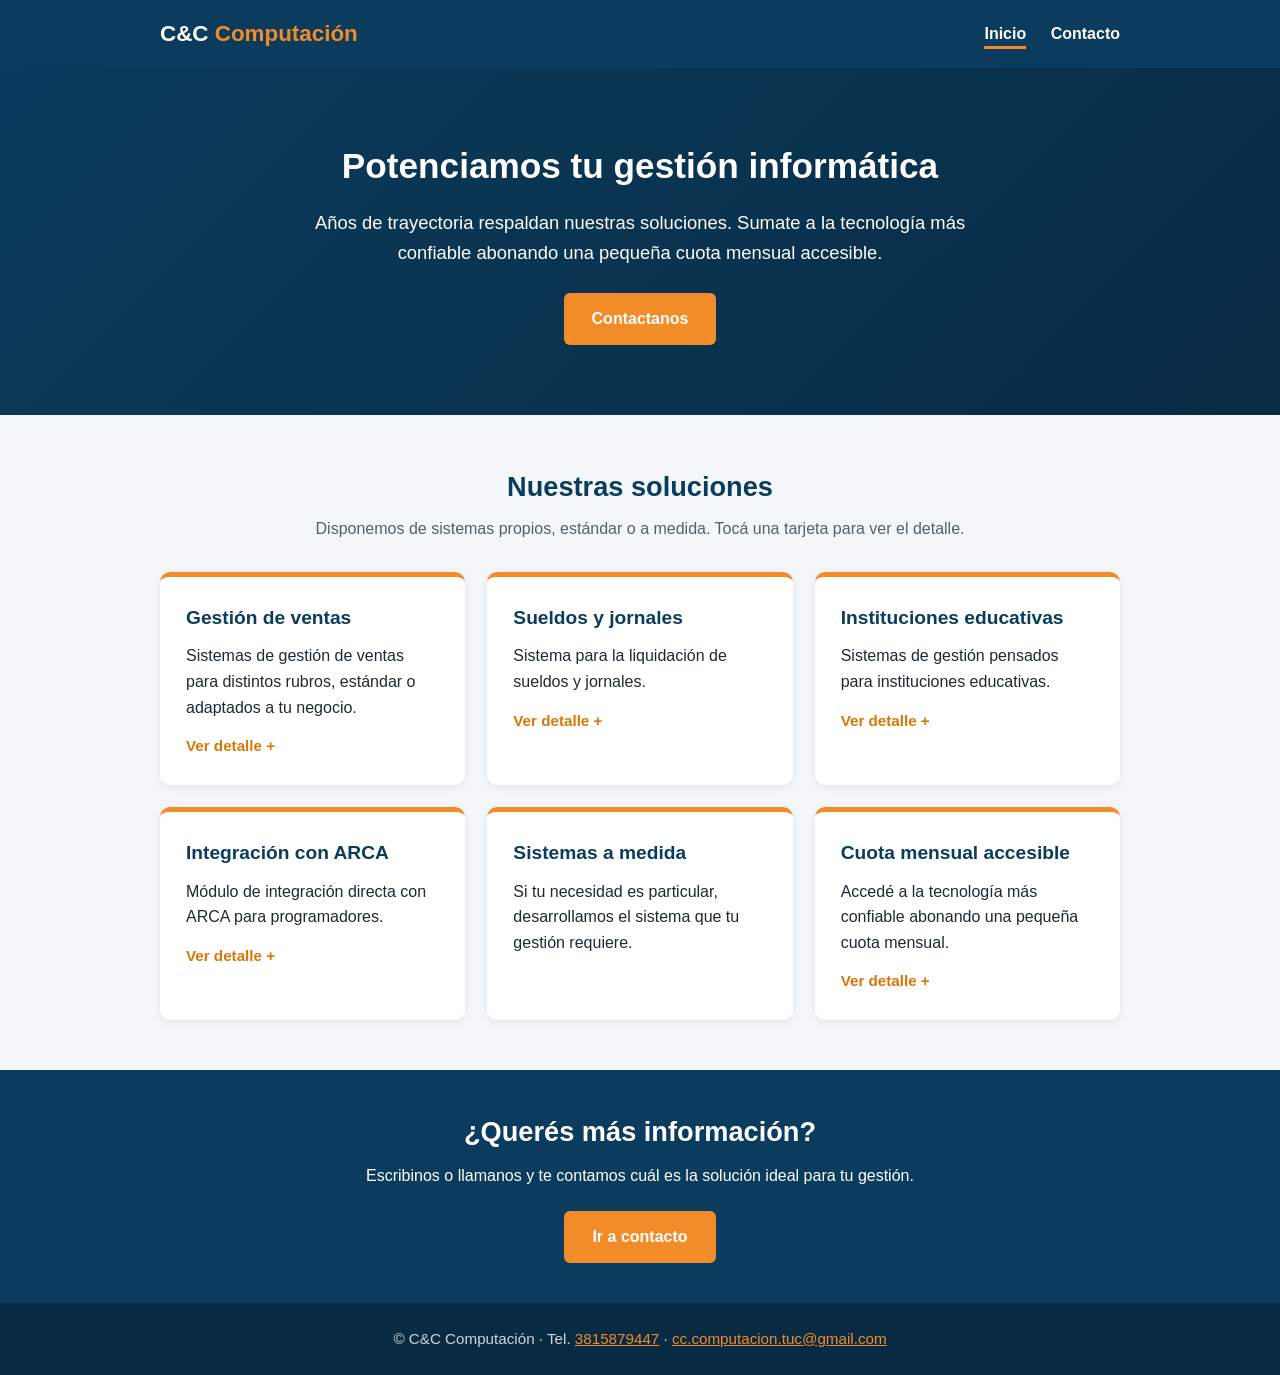
==== index.html @ f3b94e22 "Add files via upload" ====
<!DOCTYPE html>
<html lang="es">
<head>
  <meta charset="UTF-8">
  <meta name="viewport" content="width=device-width, initial-scale=1">
  <title>C&C Computación | Sistemas de gestión</title>
  <meta name="description" content="C&C Computación: sistemas de gestión de ventas, sueldos y jornales, sistemas para instituciones educativas y módulo de integración con ARCA para programadores.">
  <link rel="stylesheet" href="estilos.css">
</head>
<body>

<header>
  <div class="contenedor">
    <a class="logo" href="index.html">C&amp;C <span>Computación</span></a>
    <nav>
      <a class="activo" href="index.html">Inicio</a>
      <a href="contacto.html">Contacto</a>
    </nav>
  </div>
</header>

<div class="portada">
  <h1>Potenciamos tu gestión informática</h1>
  <p>Años de trayectoria respaldan nuestras soluciones. Sumate a la tecnología más confiable abonando una pequeña cuota mensual accesible.</p>
  <a class="boton" href="contacto.html">Contactanos</a>
</div>

<section>
  <div class="contenedor">
    <h2>Nuestras soluciones</h2>
    <p class="subtitulo">Disponemos de sistemas propios, estándar o a medida. Tocá una tarjeta para ver el detalle.</p>

    <div class="tarjetas">

      <!-- Gestión de ventas -->
      <details class="tarjeta">
        <summary>
          <h3>Gestión de ventas</h3>
          <span class="resumen">Sistemas de gestión de ventas para distintos rubros, estándar o adaptados a tu negocio.</span>
          <span class="mas"></span>
        </summary>
        <div class="detalle">
          <p>Emite Facturas, Notas de Débito y de Crédito mediante impresoras fiscales o Web Services, con los últimos requerimientos de ARCA.</p>
          <ul>
            <li>Control de stock.</li>
            <li>Cuenta corriente deudora por cliente.</li>
            <li>Cuenta corriente acreedora por proveedor.</li>
            <li>Comisiones por vendedor (cuenta corriente por vendedor).</li>
            <li>Control de ingresos y egresos de caja.</li>
            <li>Estadísticas.</li>
          </ul>
          <div class="miniaturas">
            <a href="#v-ventas-1"><img src="imagenes/ventas-1.jpg" alt="Pantalla de emisión de comprobantes de ventas con factura electrónica" loading="lazy"></a>
            <a href="#v-ventas-2"><img src="imagenes/ventas-2.jpg" alt="Pantalla de actualización de la base de datos de artículos" loading="lazy"></a>
          </div>
        </div>
      </details>

      <!-- Sueldos y jornales -->
      <details class="tarjeta">
        <summary>
          <h3>Sueldos y jornales</h3>
          <span class="resumen">Sistema para la liquidación de sueldos y jornales.</span>
          <span class="mas"></span>
        </summary>
        <div class="detalle">
          <p>Permite liquidar sueldos en segundos para cualquier convenio laboral. Actualizado a la última legislación laboral vigente.</p>
          <p>Posibilidad de agregar reloj-control de ingreso/egreso del personal, trasladando automáticamente los datos del reloj-control a la liquidación.</p>
          <div class="miniaturas">
            <a href="#v-sueldos-1"><img src="imagenes/sueldos-1.jpg" alt="Menú de liquidaciones del sistema de sueldos y jornales" loading="lazy"></a>
            <a href="#v-sueldos-2"><img src="imagenes/sueldos-2.jpg" alt="Ejemplo de recibo de haberes emitido por el sistema" loading="lazy"></a>
          </div>
        </div>
      </details>

      <!-- Instituciones educativas -->
      <details class="tarjeta">
        <summary>
          <h3>Instituciones educativas</h3>
          <span class="resumen">Sistemas de gestión pensados para instituciones educativas.</span>
          <span class="mas"></span>
        </summary>
        <div class="detalle">
          <p>Para los niveles educativos Secundario y Terciario (pueden funcionar por separado). Compuesto por 4 módulos, que también pueden funcionar por separado:</p>
          <ol>
            <li><strong>Secretaría:</strong> carga de calificaciones y emisión de los boletines informativos respectivos.</li>
            <li><strong>Cobranzas:</strong> control total de cobranzas, con descuentos e intereses automáticos por alumno.</li>
            <li><strong>Preceptoría:</strong> registro de inasistencias y emisión de constancias.</li>
            <li><strong>Configuración:</strong> configuración del sistema, administración de usuarios y estadísticas.</li>
          </ol>
          <div class="miniaturas">
            <a href="#v-educativas-1"><img src="imagenes/educativas-1.jpg" alt="Pantalla de actualización de calificaciones de alumnos" loading="lazy"></a>
            <a href="#v-educativas-2"><img src="imagenes/educativas-2.jpg" alt="Pantalla de emisión de recibos de cobranzas por aranceles" loading="lazy"></a>
          </div>
        </div>
      </details>

      <!-- Integración con ARCA -->
      <details class="tarjeta">
        <summary>
          <h3>Integración con ARCA</h3>
          <span class="resumen">Módulo de integración directa con ARCA para programadores.</span>
          <span class="mas"></span>
        </summary>
        <div class="detalle">
          <p>Módulo independiente de integración con ARCA, con los últimos requerimientos, para programadores y desarrolladores.</p>
          <ul>
            <li>Funciona en conjunto con cualquier lenguaje.</li>
            <li>Recibe un archivo de entrada y devuelve el resultado en otro archivo, con las respuestas de ARCA.</li>
            <li>Apoyo total durante la implementación.</li>
          </ul>
        </div>
      </details>

      <!-- Sistemas a medida (sin detalle) -->
      <div class="tarjeta">
        <h3>Sistemas a medida</h3>
        <p>Si tu necesidad es particular, desarrollamos el sistema que tu gestión requiere.</p>
      </div>

      <!-- Cuota mensual -->
      <details class="tarjeta">
        <summary>
          <h3>Cuota mensual accesible</h3>
          <span class="resumen">Accedé a la tecnología más confiable abonando una pequeña cuota mensual.</span>
          <span class="mas"></span>
        </summary>
        <div class="detalle">
          <p>Con una pequeña cuota mensual se instala el sistema en la modalidad actual, donde quedan habilitadas todas las funciones disponibles.</p>
          <div class="miniaturas">
            <a href="#v-cuota-1"><img src="imagenes/cuota-1.jpg" alt="Notebook con un sistema de gestión y una alcancía: grandes resultados con poca inversión" loading="lazy"></a>
          </div>
        </div>
      </details>

    </div>
  </div>
</section>

<div class="franja">
  <h2>¿Querés más información?</h2>
  <p>Escribinos o llamanos y te contamos cuál es la solución ideal para tu gestión.</p>
  <a class="boton" href="contacto.html">Ir a contacto</a>
</div>

<footer>
  <p>&copy; C&amp;C Computación &middot; Tel. <a href="tel:+543815879447">3815879447</a> &middot; <a href="mailto:cc.computacion.tuc@gmail.com">cc.computacion.tuc@gmail.com</a></p>
</footer>

<!-- Visor de imágenes: se abre al tocar una miniatura, se cierra tocando la imagen o la X -->
<div class="visor" id="v-ventas-1"><a class="fondo" href="#cerrar"><img src="imagenes/ventas-1.jpg" alt="Pantalla de emisión de comprobantes de ventas con factura electrónica"></a><a class="cerrar" href="#cerrar" aria-label="Cerrar">&times;</a></div>
<div class="visor" id="v-ventas-2"><a class="fondo" href="#cerrar"><img src="imagenes/ventas-2.jpg" alt="Pantalla de actualización de la base de datos de artículos"></a><a class="cerrar" href="#cerrar" aria-label="Cerrar">&times;</a></div>
<div class="visor" id="v-sueldos-1"><a class="fondo" href="#cerrar"><img src="imagenes/sueldos-1.jpg" alt="Menú de liquidaciones del sistema de sueldos y jornales"></a><a class="cerrar" href="#cerrar" aria-label="Cerrar">&times;</a></div>
<div class="visor" id="v-sueldos-2"><a class="fondo" href="#cerrar"><img src="imagenes/sueldos-2.jpg" alt="Ejemplo de recibo de haberes emitido por el sistema"></a><a class="cerrar" href="#cerrar" aria-label="Cerrar">&times;</a></div>
<div class="visor" id="v-educativas-1"><a class="fondo" href="#cerrar"><img src="imagenes/educativas-1.jpg" alt="Pantalla de actualización de calificaciones de alumnos"></a><a class="cerrar" href="#cerrar" aria-label="Cerrar">&times;</a></div>
<div class="visor" id="v-educativas-2"><a class="fondo" href="#cerrar"><img src="imagenes/educativas-2.jpg" alt="Pantalla de emisión de recibos de cobranzas por aranceles"></a><a class="cerrar" href="#cerrar" aria-label="Cerrar">&times;</a></div>
<div class="visor" id="v-cuota-1"><a class="fondo" href="#cerrar"><img src="imagenes/cuota-1.jpg" alt="Notebook con un sistema de gestión y una alcancía: grandes resultados con poca inversión"></a><a class="cerrar" href="#cerrar" aria-label="Cerrar">&times;</a></div>

</body>
</html>
---- estilos.css ----
/* Paleta C&C Computación
   Azul profundo: #0B3C5D  | Naranja: #F28C28
   Fondo claro:   #F4F7FA  | Texto: #1F2933 */

:root {
  --azul: #0B3C5D;
  --azul-oscuro: #082B43;
  --naranja: #F28C28;
  --naranja-oscuro: #D97706;
  --fondo: #F4F7FA;
  --texto: #1F2933;
  --blanco: #FFFFFF;
}

* { box-sizing: border-box; margin: 0; padding: 0; }

body {
  font-family: "Segoe UI", Arial, sans-serif;
  color: var(--texto);
  background: var(--fondo);
  line-height: 1.6;
}

.contenedor { max-width: 1000px; margin: 0 auto; padding: 0 20px; }

/* Encabezado */
header { background: var(--azul); color: var(--blanco); }
header .contenedor {
  display: flex; flex-wrap: wrap; align-items: center;
  justify-content: space-between; gap: 10px; padding-top: 16px; padding-bottom: 16px;
}
.logo { font-size: 1.4rem; font-weight: 700; color: var(--blanco); text-decoration: none; }
.logo span { color: var(--naranja); }
nav a {
  color: var(--blanco); text-decoration: none; margin-left: 20px;
  font-weight: 600; padding-bottom: 4px; border-bottom: 3px solid transparent;
}
nav a:hover, nav a.activo { border-bottom-color: var(--naranja); }

/* Portada */
.portada {
  background: linear-gradient(135deg, var(--azul) 0%, var(--azul-oscuro) 100%);
  color: var(--blanco); text-align: center; padding: 70px 20px;
}
.portada h1 { font-size: 2.2rem; margin-bottom: 14px; }
.portada p { font-size: 1.15rem; max-width: 700px; margin: 0 auto 26px; }

.boton {
  display: inline-block; background: var(--naranja); color: var(--blanco);
  padding: 13px 28px; border-radius: 6px; text-decoration: none;
  font-weight: 700; border: none; font-size: 1rem; cursor: pointer;
}
.boton:hover { background: var(--naranja-oscuro); }
.boton.secundario { background: transparent; border: 2px solid var(--blanco); margin-left: 10px; }
.boton.secundario:hover { background: rgba(255,255,255,0.15); }

/* Secciones */
section { padding: 50px 0; }
h2 { color: var(--azul); font-size: 1.7rem; margin-bottom: 8px; text-align: center; }
.subtitulo { text-align: center; margin-bottom: 30px; color: #52606d; }

.tarjetas { display: grid; grid-template-columns: repeat(auto-fit, minmax(270px, 1fr)); gap: 22px; }
.tarjeta {
  background: var(--blanco); border-radius: 10px; padding: 26px;
  border-top: 5px solid var(--naranja); box-shadow: 0 2px 8px rgba(0,0,0,0.08);
}
.tarjeta h3 { color: var(--azul); margin-bottom: 10px; font-size: 1.2rem; }

/* Tarjetas desplegables */
details.tarjeta summary {
  list-style: none; cursor: pointer; display: block;
}
details.tarjeta summary::-webkit-details-marker { display: none; }
details.tarjeta summary:focus-visible { outline: 3px solid var(--naranja); outline-offset: 4px; border-radius: 4px; }
.resumen { display: block; }
.mas {
  display: inline-block; margin-top: 14px; color: var(--naranja-oscuro);
  font-weight: 700; font-size: 0.95rem;
}
.mas::after { content: "Ver detalle +"; }
details[open].tarjeta .mas::after { content: "Cerrar \2212"; }
details.tarjeta:hover { box-shadow: 0 4px 14px rgba(0,0,0,0.14); }
details[open].tarjeta { grid-column: 1 / -1; }

.detalle { margin-top: 18px; padding-top: 18px; border-top: 1px solid #e4e7eb; }
.detalle p { margin-bottom: 12px; }
.detalle ul, .detalle ol { margin: 0 0 14px 22px; }
.detalle li { margin-bottom: 6px; }
.detalle strong { color: var(--azul); }

.miniaturas { display: flex; flex-wrap: wrap; gap: 14px; margin-top: 16px; }
.miniaturas a {
  flex: 1 1 240px; max-width: 100%; display: block; position: relative;
  border: 1px solid #d5dbe1; border-radius: 8px; overflow: hidden; background: #eef1f4;
}
.miniaturas img {
  display: block; width: 100%; height: 230px;
  object-fit: cover; object-position: top;
}
.miniaturas a::after {
  content: "Tocá para agrandar"; position: absolute; left: 0; right: 0; bottom: 0;
  background: rgba(8, 43, 67, 0.85); color: var(--blanco);
  text-align: center; font-size: 0.85rem; padding: 6px;
}
.miniaturas a:hover img { opacity: 0.9; }

/* Visor de imágenes (se abre al tocar una miniatura, sin JavaScript) */
.visor {
  display: none; position: fixed; top: 0; right: 0; bottom: 0; left: 0;
  background: rgba(8, 43, 67, 0.94); z-index: 50;
}
.visor:target { display: block; }
.visor .fondo {
  display: flex; align-items: center; justify-content: center;
  width: 100%; height: 100%; padding: 56px 16px 16px; cursor: zoom-out;
}
.visor img {
  max-width: 100%; max-height: 100%; object-fit: contain;
  background: var(--blanco); border-radius: 4px;
}
.visor .cerrar {
  position: absolute; top: 8px; right: 16px; color: var(--blanco);
  font-size: 2.2rem; line-height: 1; text-decoration: none; padding: 6px 10px;
}
.visor .cerrar:hover { color: var(--naranja); }

.franja { background: var(--azul); color: var(--blanco); text-align: center; padding: 40px 20px; }
.franja h2 { color: var(--blanco); }
.franja p { max-width: 700px; margin: 10px auto 22px; }

/* Contacto */
.contacto-caja {
  background: var(--blanco); border-radius: 10px; padding: 30px;
  box-shadow: 0 2px 8px rgba(0,0,0,0.08); max-width: 640px; margin: 0 auto;
}
.dato { font-size: 1.2rem; margin: 14px 0; }
.dato strong { color: var(--azul); }
.dato a { color: var(--azul); font-weight: 700; }
.botones-contacto { margin-top: 24px; display: flex; flex-wrap: wrap; gap: 12px; }

/* Pie */
footer { background: var(--azul-oscuro); color: #cbd5e0; text-align: center; padding: 24px 20px; font-size: 0.95rem; }
footer a { color: var(--naranja); }

@media (max-width: 600px) {
  .portada h1 { font-size: 1.7rem; }
  nav a { margin-left: 0; margin-right: 16px; }
  .boton.secundario { margin-left: 0; margin-top: 10px; }
  .tarjeta { padding: 20px; }
  .miniaturas img { height: 190px; }
}
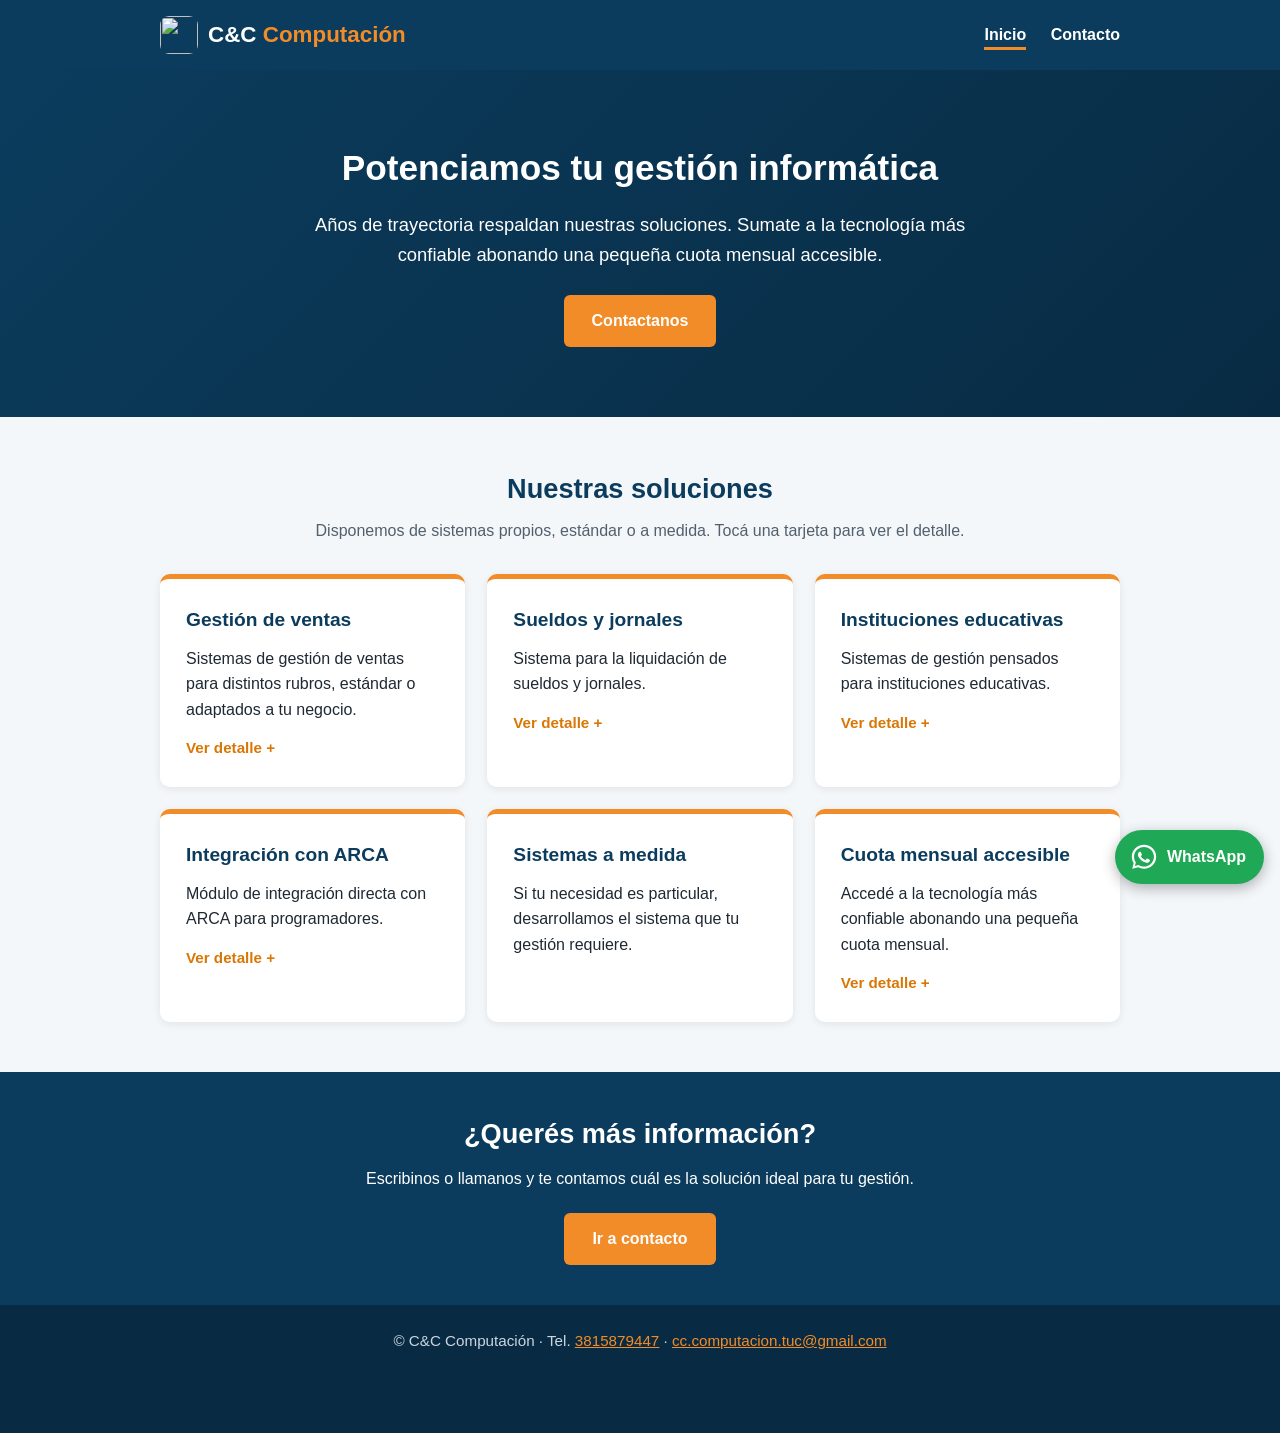
==== commit ce519a7b: "Add files via upload" ====
--- a/index.html
+++ b/index.html
@@ -5,13 +5,14 @@
   <meta name="viewport" content="width=device-width, initial-scale=1">
   <title>C&C Computación | Sistemas de gestión</title>
   <meta name="description" content="C&C Computación: sistemas de gestión de ventas, sueldos y jornales, sistemas para instituciones educativas y módulo de integración con ARCA para programadores.">
+  <link rel="icon" type="image/svg+xml" href="imagenes/logo.svg">
   <link rel="stylesheet" href="estilos.css">
 </head>
 <body>
 
 <header>
   <div class="contenedor">
-    <a class="logo" href="index.html">C&amp;C <span>Computación</span></a>
+    <a class="logo" href="index.html"><img src="imagenes/logo.svg" alt="" width="38" height="38"><span class="nombre">C&amp;C <span>Computación</span></span></a>
     <nav>
       <a class="activo" href="index.html">Inicio</a>
       <a href="contacto.html">Contacto</a>
@@ -156,5 +157,12 @@
 <div class="visor" id="v-educativas-2"><a class="fondo" href="#cerrar"><img src="imagenes/educativas-2.jpg" alt="Pantalla de emisión de recibos de cobranzas por aranceles"></a><a class="cerrar" href="#cerrar" aria-label="Cerrar">&times;</a></div>
 <div class="visor" id="v-cuota-1"><a class="fondo" href="#cerrar"><img src="imagenes/cuota-1.jpg" alt="Notebook con un sistema de gestión y una alcancía: grandes resultados con poca inversión"></a><a class="cerrar" href="#cerrar" aria-label="Cerrar">&times;</a></div>
 
+
+<!-- Botón flotante de WhatsApp (para cambiar el número: modificar 5493815879447 en el enlace) -->
+<a class="wa-flotante" href="https://wa.me/5493815879447?text=Hola%2C%20quisiera%20consultar%20por%20sus%20sistemas" target="_blank" rel="noopener" aria-label="Escribinos por WhatsApp">
+  <svg viewBox="0 0 32 32" width="30" height="30" aria-hidden="true"><path fill="#fff" d="M16 3C8.8 3 3 8.6 3 15.6c0 2.5.7 4.8 2 6.8L3.4 28.6l6.4-1.6c1.9 1 4 1.5 6.2 1.5 7.2 0 13-5.600 13-12.700S23.200 3 16 3zm0 23.200c-2 0-3.900-.5-5.500-1.500l-.4-.2-3.800 1 1-3.700-.3-.4a10.200 10.200 0 0 1-1.600-5.500C5.400 10 10.200 5.400 16 5.400s10.600 4.600 10.600 10.300S21.800 26.200 16 26.200z"/><path fill="#fff" d="M21.600 18.600c-.3-.2-1.800-.9-2.100-1s-.5-.2-.7.200-.8 1-1 1.200-.4.200-.7.100c-1.900-.9-3.100-1.700-4.300-3.700-.3-.5.300-.5.900-1.600.1-.2.100-.4 0-.5l-1-2.300c-.2-.6-.5-.5-.7-.5h-.6c-.2 0-.5.100-.8.400-.3.300-1.100 1.100-1.100 2.600s1.100 3 1.300 3.200c.2.200 2.200 3.400 5.400 4.700 2 .8 2.800.9 3.800.7.600-.1 1.800-.7 2.100-1.500.3-.7.300-1.300.2-1.500-.1-.1-.3-.2-.6-.3z"/></svg>
+  <span>WhatsApp</span>
+</a>
+
 </body>
 </html>
--- a/estilos.css
+++ b/estilos.css
@@ -149,3 +149,24 @@
   .tarjeta { padding: 20px; }
   .miniaturas img { height: 190px; }
 }
+
+/* Logo en el encabezado */
+.logo { display: flex; align-items: center; gap: 10px; }
+.logo img { display: block; border-radius: 9px; }
+.logo .nombre span { color: var(--naranja); }
+
+/* Botón flotante de WhatsApp */
+.wa-flotante {
+  position: fixed; right: 16px; bottom: 16px; z-index: 40;
+  display: flex; align-items: center; gap: 8px;
+  background: #1FA855; color: var(--blanco); text-decoration: none;
+  font-weight: 700; padding: 12px 18px 12px 14px; border-radius: 999px;
+  box-shadow: 0 4px 14px rgba(0,0,0,0.3);
+}
+.wa-flotante:hover { background: #178a45; }
+@media (max-width: 600px) {
+  .wa-flotante { padding: 13px; }
+  .wa-flotante span { display: none; }
+}
+.logo .nombre { color: var(--blanco); }
+footer { padding-bottom: 80px; }
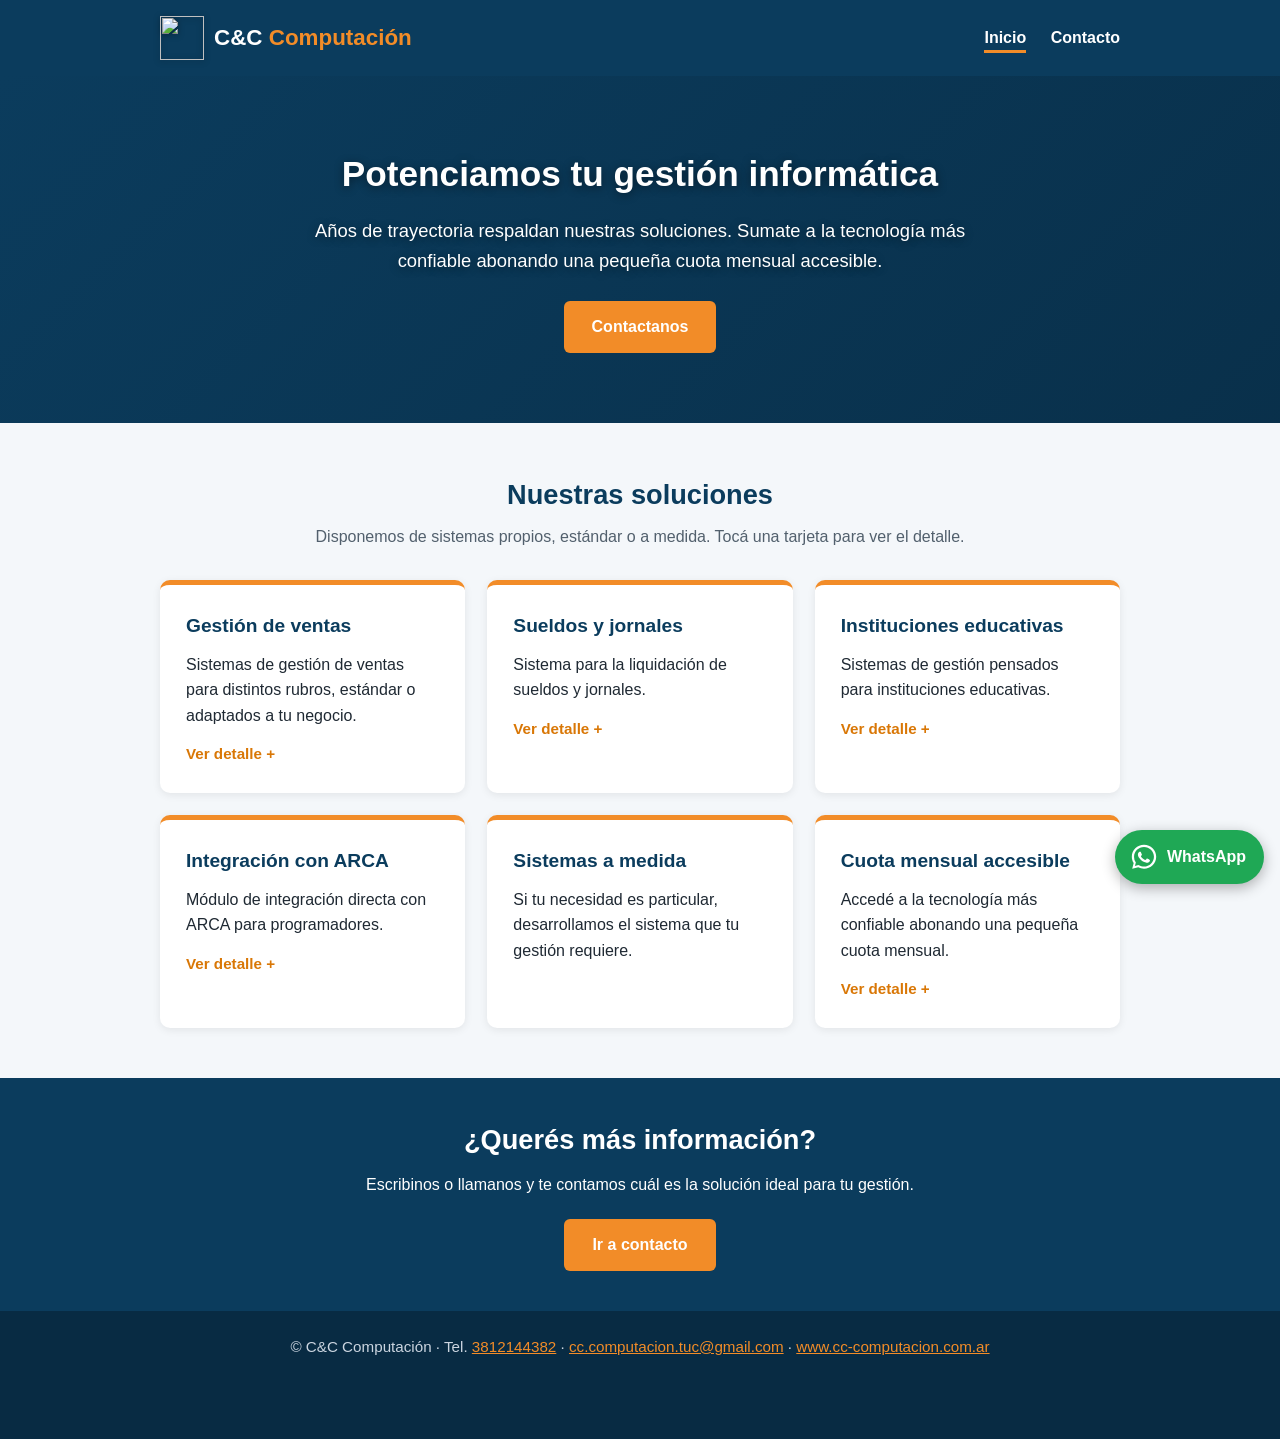
==== commit dcd3a0fd: "Add files via upload" ====
--- a/index.html
+++ b/index.html
@@ -5,14 +5,15 @@
   <meta name="viewport" content="width=device-width, initial-scale=1">
   <title>C&C Computación | Sistemas de gestión</title>
   <meta name="description" content="C&C Computación: sistemas de gestión de ventas, sueldos y jornales, sistemas para instituciones educativas y módulo de integración con ARCA para programadores.">
-  <link rel="icon" type="image/svg+xml" href="imagenes/logo.svg">
+  <link rel="icon" href="imagenes/favicon.ico" sizes="any">
+  <link rel="icon" type="image/png" href="imagenes/logo.png">
   <link rel="stylesheet" href="estilos.css">
 </head>
 <body>
 
 <header>
   <div class="contenedor">
-    <a class="logo" href="index.html"><img src="imagenes/logo.svg" alt="" width="38" height="38"><span class="nombre">C&amp;C <span>Computación</span></span></a>
+    <a class="logo" href="index.html"><img src="imagenes/logo.png" alt="" width="44" height="44"><span class="nombre">C&amp;C <span>Computación</span></span></a>
     <nav>
       <a class="activo" href="index.html">Inicio</a>
       <a href="contacto.html">Contacto</a>
@@ -145,7 +146,7 @@
 </div>
 
 <footer>
-  <p>&copy; C&amp;C Computación &middot; Tel. <a href="tel:+543815879447">3815879447</a> &middot; <a href="mailto:cc.computacion.tuc@gmail.com">cc.computacion.tuc@gmail.com</a></p>
+  <p>&copy; C&amp;C Computación &middot; Tel. <a href="tel:+543812144382">3812144382</a> &middot; <a href="mailto:cc.computacion.tuc@gmail.com">cc.computacion.tuc@gmail.com</a> &middot; <a href="https://www.cc-computacion.com.ar">www.cc-computacion.com.ar</a></p>
 </footer>
 
 <!-- Visor de imágenes: se abre al tocar una miniatura, se cierra tocando la imagen o la X -->
@@ -158,8 +159,8 @@
 <div class="visor" id="v-cuota-1"><a class="fondo" href="#cerrar"><img src="imagenes/cuota-1.jpg" alt="Notebook con un sistema de gestión y una alcancía: grandes resultados con poca inversión"></a><a class="cerrar" href="#cerrar" aria-label="Cerrar">&times;</a></div>
 
 
-<!-- Botón flotante de WhatsApp (para cambiar el número: modificar 5493815879447 en el enlace) -->
-<a class="wa-flotante" href="https://wa.me/5493815879447?text=Hola%2C%20quisiera%20consultar%20por%20sus%20sistemas" target="_blank" rel="noopener" aria-label="Escribinos por WhatsApp">
+<!-- Botón flotante de WhatsApp (para cambiar el número: modificar 5493812144382 en el enlace) -->
+<a class="wa-flotante" href="https://wa.me/5493812144382?text=Hola%2C%20quisiera%20consultar%20por%20sus%20sistemas" target="_blank" rel="noopener" aria-label="Escribinos por WhatsApp">
   <svg viewBox="0 0 32 32" width="30" height="30" aria-hidden="true"><path fill="#fff" d="M16 3C8.8 3 3 8.6 3 15.6c0 2.5.7 4.8 2 6.8L3.4 28.6l6.4-1.6c1.9 1 4 1.5 6.2 1.5 7.2 0 13-5.600 13-12.700S23.200 3 16 3zm0 23.200c-2 0-3.900-.5-5.500-1.500l-.4-.2-3.800 1 1-3.700-.3-.4a10.200 10.200 0 0 1-1.600-5.500C5.400 10 10.200 5.400 16 5.400s10.600 4.600 10.600 10.300S21.800 26.200 16 26.200z"/><path fill="#fff" d="M21.600 18.600c-.3-.2-1.800-.9-2.100-1s-.5-.2-.7.200-.8 1-1 1.200-.4.200-.7.100c-1.900-.9-3.100-1.700-4.300-3.700-.3-.5.300-.5.900-1.600.1-.2.100-.4 0-.5l-1-2.300c-.2-.6-.5-.5-.7-.5h-.6c-.2 0-.5.100-.8.400-.3.300-1.100 1.100-1.100 2.600s1.100 3 1.300 3.200c.2.200 2.200 3.400 5.400 4.700 2 .8 2.800.9 3.800.7.600-.1 1.800-.7 2.100-1.500.3-.7.300-1.300.2-1.500-.1-.1-.3-.2-.6-.3z"/></svg>
   <span>WhatsApp</span>
 </a>
--- a/estilos.css
+++ b/estilos.css
@@ -170,3 +170,15 @@
 }
 .logo .nombre { color: var(--blanco); }
 footer { padding-bottom: 80px; }
+
+/* Fondo tecnológico en la portada */
+.portada {
+  background:
+    linear-gradient(135deg, rgba(11, 60, 93, 0.55) 0%, rgba(8, 43, 67, 0.70) 100%),
+    url("imagenes/fondo-tecnologico.svg") center / cover no-repeat,
+    var(--azul);
+}
+.portada h1, .portada p { text-shadow: 0 2px 10px rgba(0, 0, 0, 0.45); }
+
+/* Logo propio (ícono) */
+.logo img { border-radius: 0; filter: drop-shadow(0 1px 3px rgba(0, 0, 0, 0.4)); }
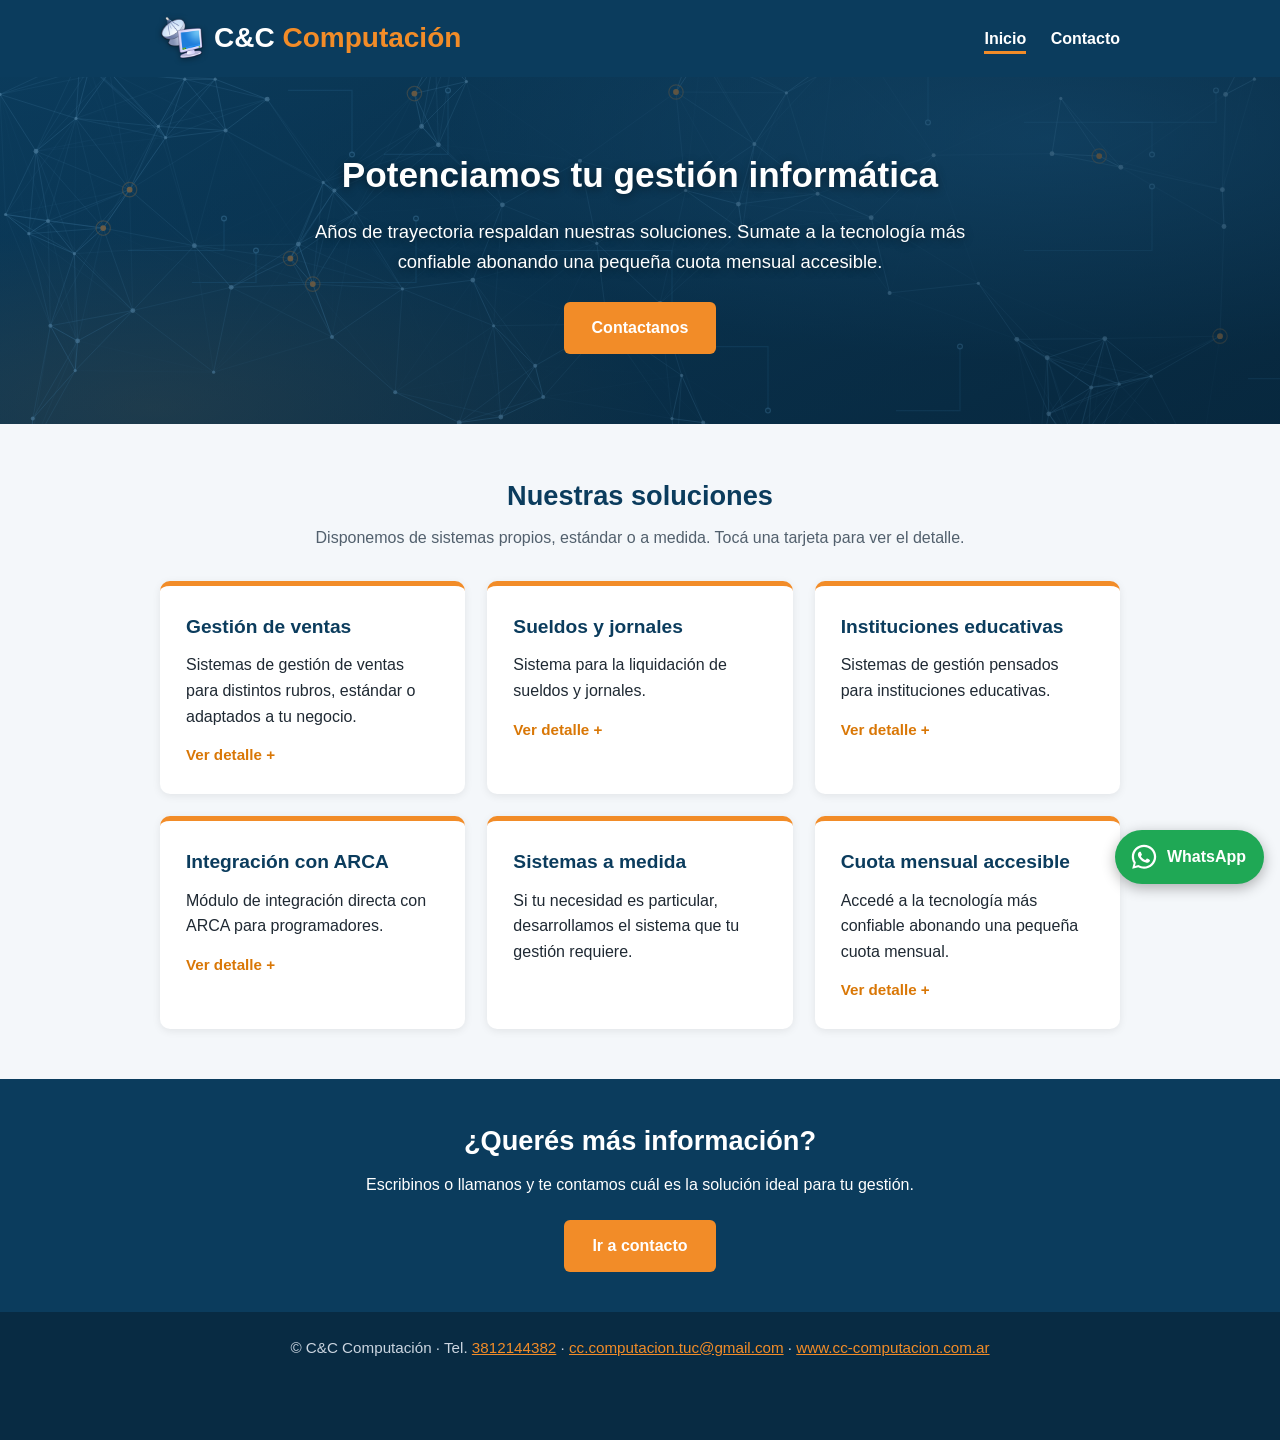
==== commit ec9562b5: "Add files via upload" ====
--- a/index.html
+++ b/index.html
@@ -165,5 +165,9 @@
   <span>WhatsApp</span>
 </a>
 
+<!-- Cloudflare Web Analytics -->
+<script type='module' src='https://static.cloudflareinsights.com/beacon.min.js' data-cf-beacon='{"token": "4ed7477ac953408792ed2cefcf064b0b"}'></script>
+<!-- End Cloudflare Web Analytics -->
+
 </body>
 </html>
--- a/estilos.css
+++ b/estilos.css
@@ -182,3 +182,7 @@
 
 /* Logo propio (ícono) */
 .logo img { border-radius: 0; filter: drop-shadow(0 1px 3px rgba(0, 0, 0, 0.4)); }
+
+/* Nombre de la empresa un poco más grande */
+.logo { font-size: 1.75rem; }
+@media (max-width: 600px) { .logo { font-size: 1.5rem; } }
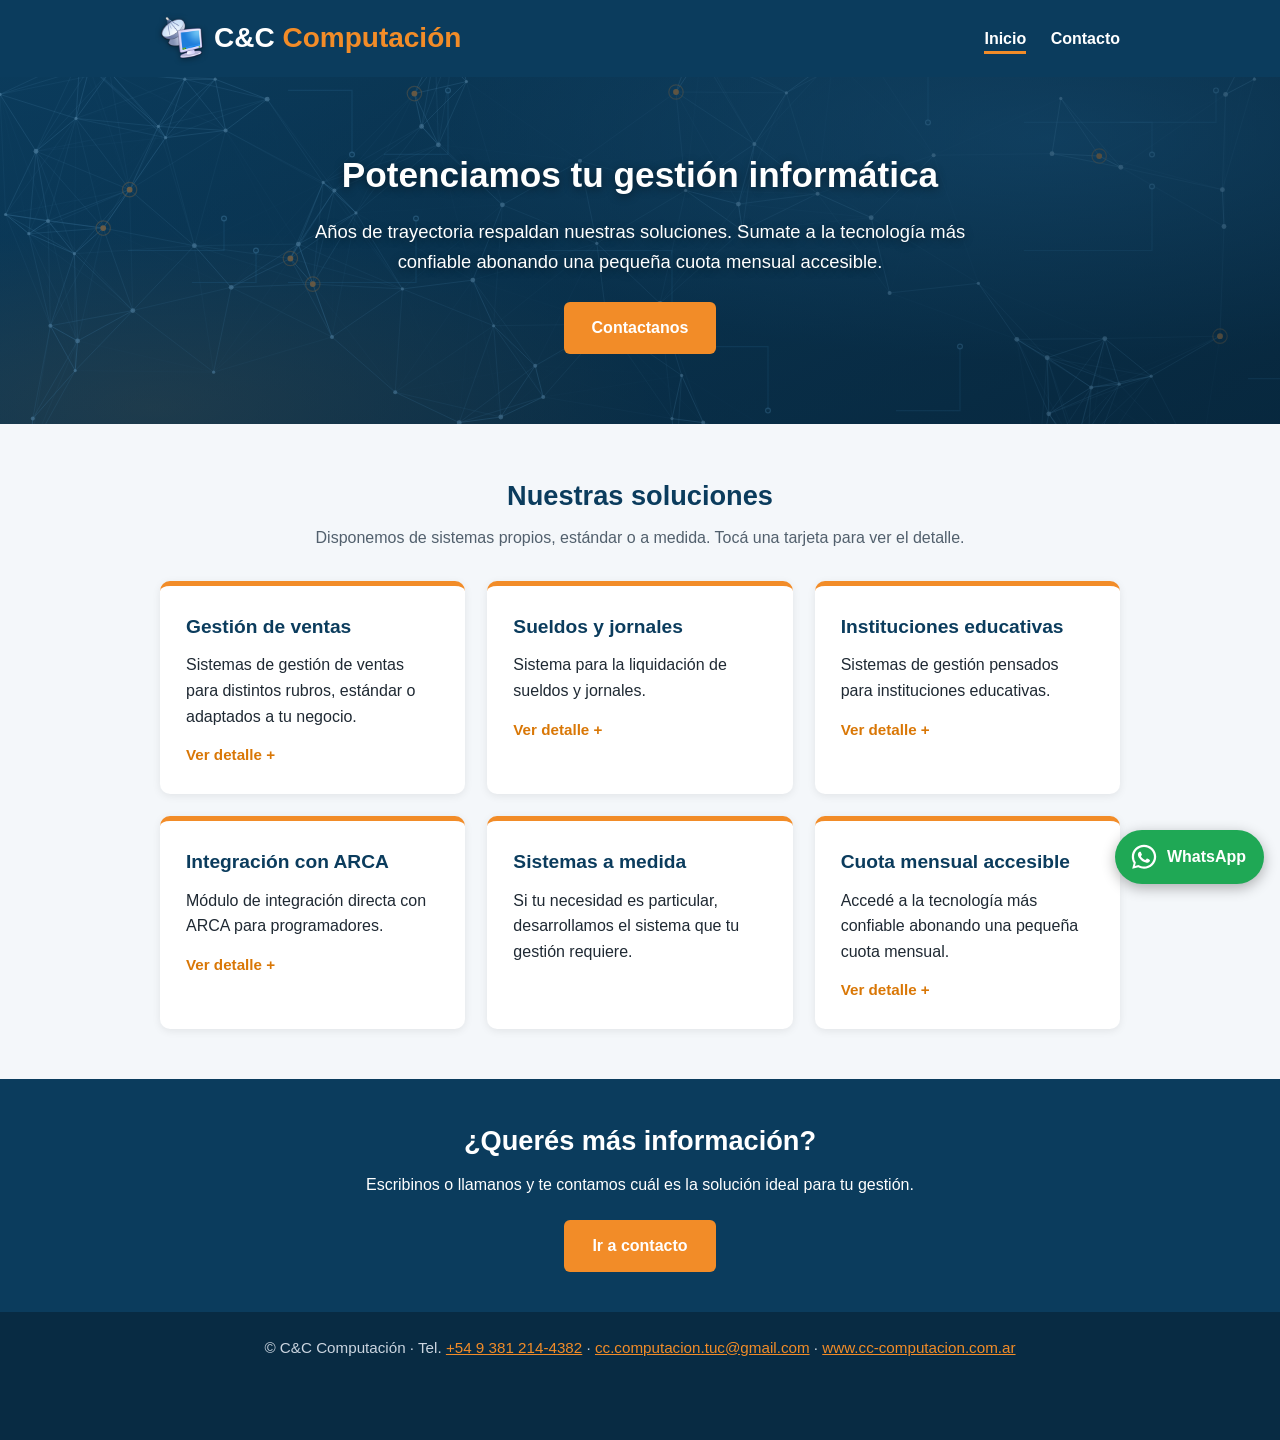
==== commit b629df28: "Add files via upload" ====
--- a/index.html
+++ b/index.html
@@ -7,7 +7,20 @@
   <meta name="description" content="C&C Computación: sistemas de gestión de ventas, sueldos y jornales, sistemas para instituciones educativas y módulo de integración con ARCA para programadores.">
   <link rel="icon" href="imagenes/favicon.ico" sizes="any">
   <link rel="icon" type="image/png" href="imagenes/logo.png">
+  <link rel="canonical" href="https://cc-computacion.com.ar/">
   <link rel="stylesheet" href="estilos.css">
+  <script type="application/ld+json">
+  {
+    "@context": "https://schema.org",
+    "@type": "Organization",
+    "name": "C&C Computación",
+    "url": "https://cc-computacion.com.ar/",
+    "logo": "https://cc-computacion.com.ar/imagenes/logo.png",
+    "email": "cc.computacion.tuc@gmail.com",
+    "telephone": "+54 9 381 2144382",
+    "description": "Sistemas de gestión de ventas, sueldos y jornales, sistemas para instituciones educativas y módulo de integración con ARCA para programadores."
+  }
+  </script>
 </head>
 <body>
 
@@ -146,7 +159,7 @@
 </div>
 
 <footer>
-  <p>&copy; C&amp;C Computación &middot; Tel. <a href="tel:+543812144382">3812144382</a> &middot; <a href="mailto:cc.computacion.tuc@gmail.com">cc.computacion.tuc@gmail.com</a> &middot; <a href="https://www.cc-computacion.com.ar">www.cc-computacion.com.ar</a></p>
+  <p>&copy; C&amp;C Computación &middot; Tel. <a href="tel:+5493812144382">+54 9 381 214-4382</a> &middot; <a href="mailto:cc.computacion.tuc@gmail.com">cc.computacion.tuc@gmail.com</a> &middot; <a href="https://cc-computacion.com.ar/">www.cc-computacion.com.ar</a></p>
 </footer>
 
 <!-- Visor de imágenes: se abre al tocar una miniatura, se cierra tocando la imagen o la X -->
--- a/estilos.css
+++ b/estilos.css
@@ -186,3 +186,21 @@
 /* Nombre de la empresa un poco más grande */
 .logo { font-size: 1.75rem; }
 @media (max-width: 600px) { .logo { font-size: 1.5rem; } }
+
+/* Formulario de contacto */
+.formulario { margin-top: 26px; }
+.formulario h3 { color: var(--azul); font-size: 1.3rem; margin-bottom: 4px; }
+.aclaracion { color: #52606d; font-size: 0.92rem; margin-bottom: 14px; }
+.formulario label { display: block; font-weight: 700; color: var(--azul); margin: 14px 0 6px; }
+.formulario input[type="text"], .formulario input[type="tel"], .formulario input[type="email"], .formulario textarea {
+  width: 100%; padding: 11px 12px; font: inherit; color: var(--texto);
+  border: 1px solid #b8c2cc; border-radius: 6px; background: var(--blanco);
+}
+.formulario input:focus, .formulario textarea:focus { outline: 3px solid rgba(242, 140, 40, 0.45); border-color: var(--naranja); }
+.formulario textarea { resize: vertical; min-height: 120px; }
+.formulario .boton { margin-top: 20px; }
+.formulario .boton:disabled { opacity: 0.6; cursor: wait; }
+.trampa { position: absolute; left: -9999px; width: 1px; height: 1px; opacity: 0; }
+#resultado { margin-top: 14px; font-weight: 700; }
+#resultado.ok { color: #176B3A; }
+#resultado.error { color: #B42318; }
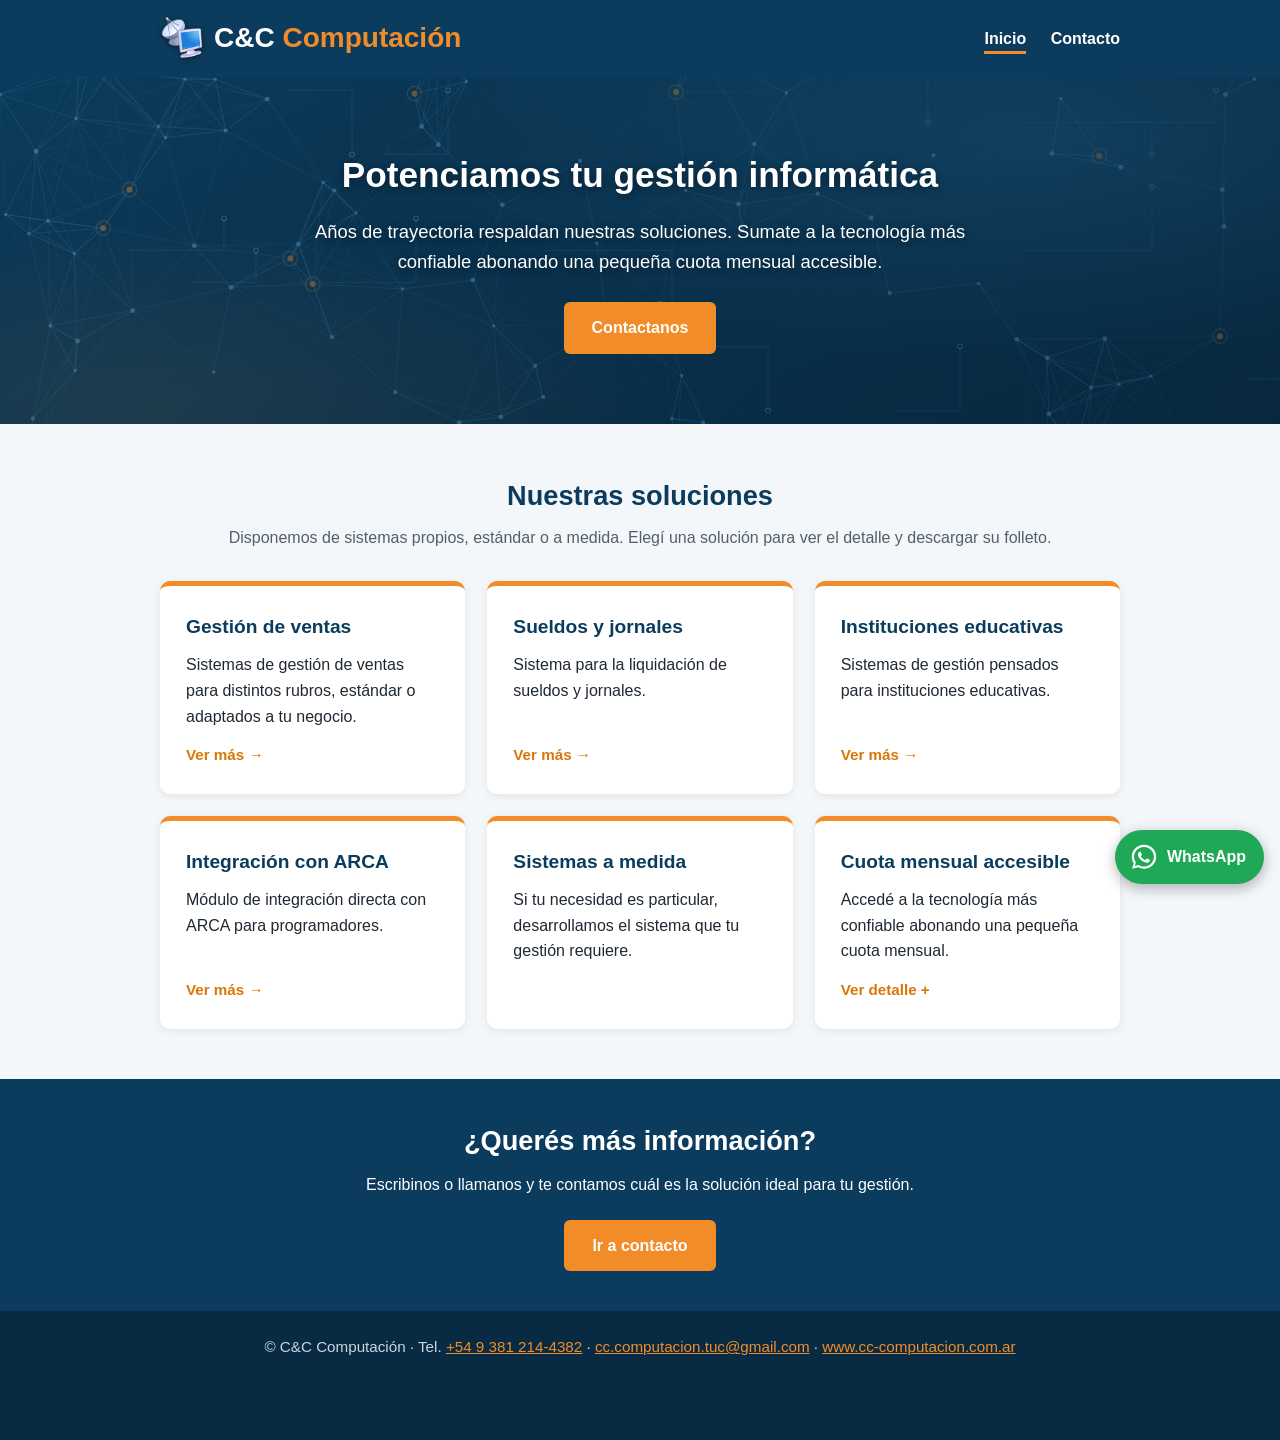
==== commit 5eef4461: "Add files via upload" ====
--- a/index.html
+++ b/index.html
@@ -40,92 +40,40 @@
   <a class="boton" href="contacto.html">Contactanos</a>
 </div>
 
-<section>
+<section id="soluciones">
   <div class="contenedor">
     <h2>Nuestras soluciones</h2>
-    <p class="subtitulo">Disponemos de sistemas propios, estándar o a medida. Tocá una tarjeta para ver el detalle.</p>
+    <p class="subtitulo">Disponemos de sistemas propios, estándar o a medida. Elegí una solución para ver el detalle y descargar su folleto.</p>
 
     <div class="tarjetas">
 
       <!-- Gestión de ventas -->
-      <details class="tarjeta">
-        <summary>
-          <h3>Gestión de ventas</h3>
-          <span class="resumen">Sistemas de gestión de ventas para distintos rubros, estándar o adaptados a tu negocio.</span>
-          <span class="mas"></span>
-        </summary>
-        <div class="detalle">
-          <p>Emite Facturas, Notas de Débito y de Crédito mediante impresoras fiscales o Web Services, con los últimos requerimientos de ARCA.</p>
-          <ul>
-            <li>Control de stock.</li>
-            <li>Cuenta corriente deudora por cliente.</li>
-            <li>Cuenta corriente acreedora por proveedor.</li>
-            <li>Comisiones por vendedor (cuenta corriente por vendedor).</li>
-            <li>Control de ingresos y egresos de caja.</li>
-            <li>Estadísticas.</li>
-          </ul>
-          <div class="miniaturas">
-            <a href="#v-ventas-1"><img src="imagenes/ventas-1.jpg" alt="Pantalla de emisión de comprobantes de ventas con factura electrónica" loading="lazy"></a>
-            <a href="#v-ventas-2"><img src="imagenes/ventas-2.jpg" alt="Pantalla de actualización de la base de datos de artículos" loading="lazy"></a>
-          </div>
-        </div>
-      </details>
+      <div class="tarjeta con-enlace">
+        <h3>Gestión de ventas</h3>
+        <p>Sistemas de gestión de ventas para distintos rubros, estándar o adaptados a tu negocio.</p>
+        <a class="ver-mas" href="gestion-de-ventas.html">Ver más &rarr;</a>
+      </div>
 
       <!-- Sueldos y jornales -->
-      <details class="tarjeta">
-        <summary>
-          <h3>Sueldos y jornales</h3>
-          <span class="resumen">Sistema para la liquidación de sueldos y jornales.</span>
-          <span class="mas"></span>
-        </summary>
-        <div class="detalle">
-          <p>Permite liquidar sueldos en segundos para cualquier convenio laboral. Actualizado a la última legislación laboral vigente.</p>
-          <p>Posibilidad de agregar reloj-control de ingreso/egreso del personal, trasladando automáticamente los datos del reloj-control a la liquidación.</p>
-          <div class="miniaturas">
-            <a href="#v-sueldos-1"><img src="imagenes/sueldos-1.jpg" alt="Menú de liquidaciones del sistema de sueldos y jornales" loading="lazy"></a>
-            <a href="#v-sueldos-2"><img src="imagenes/sueldos-2.jpg" alt="Ejemplo de recibo de haberes emitido por el sistema" loading="lazy"></a>
-          </div>
-        </div>
-      </details>
+      <div class="tarjeta con-enlace">
+        <h3>Sueldos y jornales</h3>
+        <p>Sistema para la liquidación de sueldos y jornales.</p>
+        <a class="ver-mas" href="sueldos-y-jornales.html">Ver más &rarr;</a>
+      </div>
 
       <!-- Instituciones educativas -->
-      <details class="tarjeta">
-        <summary>
-          <h3>Instituciones educativas</h3>
-          <span class="resumen">Sistemas de gestión pensados para instituciones educativas.</span>
-          <span class="mas"></span>
-        </summary>
-        <div class="detalle">
-          <p>Para los niveles educativos Secundario y Terciario (pueden funcionar por separado). Compuesto por 4 módulos, que también pueden funcionar por separado:</p>
-          <ol>
-            <li><strong>Secretaría:</strong> carga de calificaciones y emisión de los boletines informativos respectivos.</li>
-            <li><strong>Cobranzas:</strong> control total de cobranzas, con descuentos e intereses automáticos por alumno.</li>
-            <li><strong>Preceptoría:</strong> registro de inasistencias y emisión de constancias.</li>
-            <li><strong>Configuración:</strong> configuración del sistema, administración de usuarios y estadísticas.</li>
-          </ol>
-          <div class="miniaturas">
-            <a href="#v-educativas-1"><img src="imagenes/educativas-1.jpg" alt="Pantalla de actualización de calificaciones de alumnos" loading="lazy"></a>
-            <a href="#v-educativas-2"><img src="imagenes/educativas-2.jpg" alt="Pantalla de emisión de recibos de cobranzas por aranceles" loading="lazy"></a>
-          </div>
-        </div>
-      </details>
+      <div class="tarjeta con-enlace">
+        <h3>Instituciones educativas</h3>
+        <p>Sistemas de gestión pensados para instituciones educativas.</p>
+        <a class="ver-mas" href="instituciones-educativas.html">Ver más &rarr;</a>
+      </div>
 
       <!-- Integración con ARCA -->
-      <details class="tarjeta">
-        <summary>
-          <h3>Integración con ARCA</h3>
-          <span class="resumen">Módulo de integración directa con ARCA para programadores.</span>
-          <span class="mas"></span>
-        </summary>
-        <div class="detalle">
-          <p>Módulo independiente de integración con ARCA, con los últimos requerimientos, para programadores y desarrolladores.</p>
-          <ul>
-            <li>Funciona en conjunto con cualquier lenguaje.</li>
-            <li>Recibe un archivo de entrada y devuelve el resultado en otro archivo, con las respuestas de ARCA.</li>
-            <li>Apoyo total durante la implementación.</li>
-          </ul>
-        </div>
-      </details>
+      <div class="tarjeta con-enlace">
+        <h3>Integración con ARCA</h3>
+        <p>Módulo de integración directa con ARCA para programadores.</p>
+        <a class="ver-mas" href="integracion-arca.html">Ver más &rarr;</a>
+      </div>
 
       <!-- Sistemas a medida (sin detalle) -->
       <div class="tarjeta">
@@ -163,12 +111,6 @@
 </footer>
 
 <!-- Visor de imágenes: se abre al tocar una miniatura, se cierra tocando la imagen o la X -->
-<div class="visor" id="v-ventas-1"><a class="fondo" href="#cerrar"><img src="imagenes/ventas-1.jpg" alt="Pantalla de emisión de comprobantes de ventas con factura electrónica"></a><a class="cerrar" href="#cerrar" aria-label="Cerrar">&times;</a></div>
-<div class="visor" id="v-ventas-2"><a class="fondo" href="#cerrar"><img src="imagenes/ventas-2.jpg" alt="Pantalla de actualización de la base de datos de artículos"></a><a class="cerrar" href="#cerrar" aria-label="Cerrar">&times;</a></div>
-<div class="visor" id="v-sueldos-1"><a class="fondo" href="#cerrar"><img src="imagenes/sueldos-1.jpg" alt="Menú de liquidaciones del sistema de sueldos y jornales"></a><a class="cerrar" href="#cerrar" aria-label="Cerrar">&times;</a></div>
-<div class="visor" id="v-sueldos-2"><a class="fondo" href="#cerrar"><img src="imagenes/sueldos-2.jpg" alt="Ejemplo de recibo de haberes emitido por el sistema"></a><a class="cerrar" href="#cerrar" aria-label="Cerrar">&times;</a></div>
-<div class="visor" id="v-educativas-1"><a class="fondo" href="#cerrar"><img src="imagenes/educativas-1.jpg" alt="Pantalla de actualización de calificaciones de alumnos"></a><a class="cerrar" href="#cerrar" aria-label="Cerrar">&times;</a></div>
-<div class="visor" id="v-educativas-2"><a class="fondo" href="#cerrar"><img src="imagenes/educativas-2.jpg" alt="Pantalla de emisión de recibos de cobranzas por aranceles"></a><a class="cerrar" href="#cerrar" aria-label="Cerrar">&times;</a></div>
 <div class="visor" id="v-cuota-1"><a class="fondo" href="#cerrar"><img src="imagenes/cuota-1.jpg" alt="Notebook con un sistema de gestión y una alcancía: grandes resultados con poca inversión"></a><a class="cerrar" href="#cerrar" aria-label="Cerrar">&times;</a></div>
 
 
--- a/estilos.css
+++ b/estilos.css
@@ -204,3 +204,40 @@
 #resultado { margin-top: 14px; font-weight: 700; }
 #resultado.ok { color: #176B3A; }
 #resultado.error { color: #B42318; }
+
+/* Páginas de detalle de cada sistema */
+.pagina { padding: 34px 0 50px; }
+.migas { margin-bottom: 14px; font-size: 0.95rem; }
+.migas a { color: var(--azul); font-weight: 700; text-decoration: none; }
+.migas a:hover { color: var(--naranja-oscuro); text-decoration: underline; }
+.pagina h1 { color: var(--azul); font-size: 2rem; line-height: 1.25; margin-bottom: 10px; }
+.bajada { font-size: 1.15rem; color: #3b4754; margin-bottom: 18px; }
+.articulo {
+  background: var(--blanco); border-radius: 10px; padding: 24px 26px; margin-bottom: 22px;
+  border-top: 5px solid var(--naranja); box-shadow: 0 2px 8px rgba(0,0,0,0.08);
+}
+.articulo h2.izq { text-align: left; font-size: 1.35rem; margin: 6px 0 12px; }
+.articulo h3 { color: var(--azul); font-size: 1.12rem; margin: 22px 0 8px; padding-bottom: 4px; border-bottom: 2px solid #e4e7eb; }
+.articulo h4 { color: var(--azul-oscuro); font-size: 1rem; margin: 14px 0 6px; }
+.articulo p { margin-bottom: 10px; }
+.articulo p.nivel { font-style: italic; color: #52606d; margin-bottom: 4px; }
+.articulo ul, .articulo ol { margin: 0 0 12px 22px; }
+.articulo li { margin-bottom: 7px; }
+.articulo .miniaturas { margin-bottom: 8px; }
+.acciones { display: flex; flex-wrap: wrap; gap: 12px; margin: 0 0 22px; }
+.boton.secundario-oscuro { background: transparent; color: var(--azul); border: 2px solid var(--azul); }
+.boton.secundario-oscuro:hover { background: rgba(11, 60, 93, 0.08); }
+
+/* Enlace "Ver más" de las tarjetas del inicio */
+.ver-mas {
+  display: inline-block; margin-top: 14px; color: var(--naranja-oscuro);
+  font-weight: 700; text-decoration: none; font-size: 0.95rem;
+}
+.ver-mas:hover { text-decoration: underline; }
+.tarjeta.con-enlace { display: flex; flex-direction: column; }
+.tarjeta.con-enlace .ver-mas { margin-top: auto; padding-top: 14px; }
+
+@media (max-width: 600px) {
+  .pagina h1 { font-size: 1.55rem; }
+  .articulo { padding: 18px; }
+}
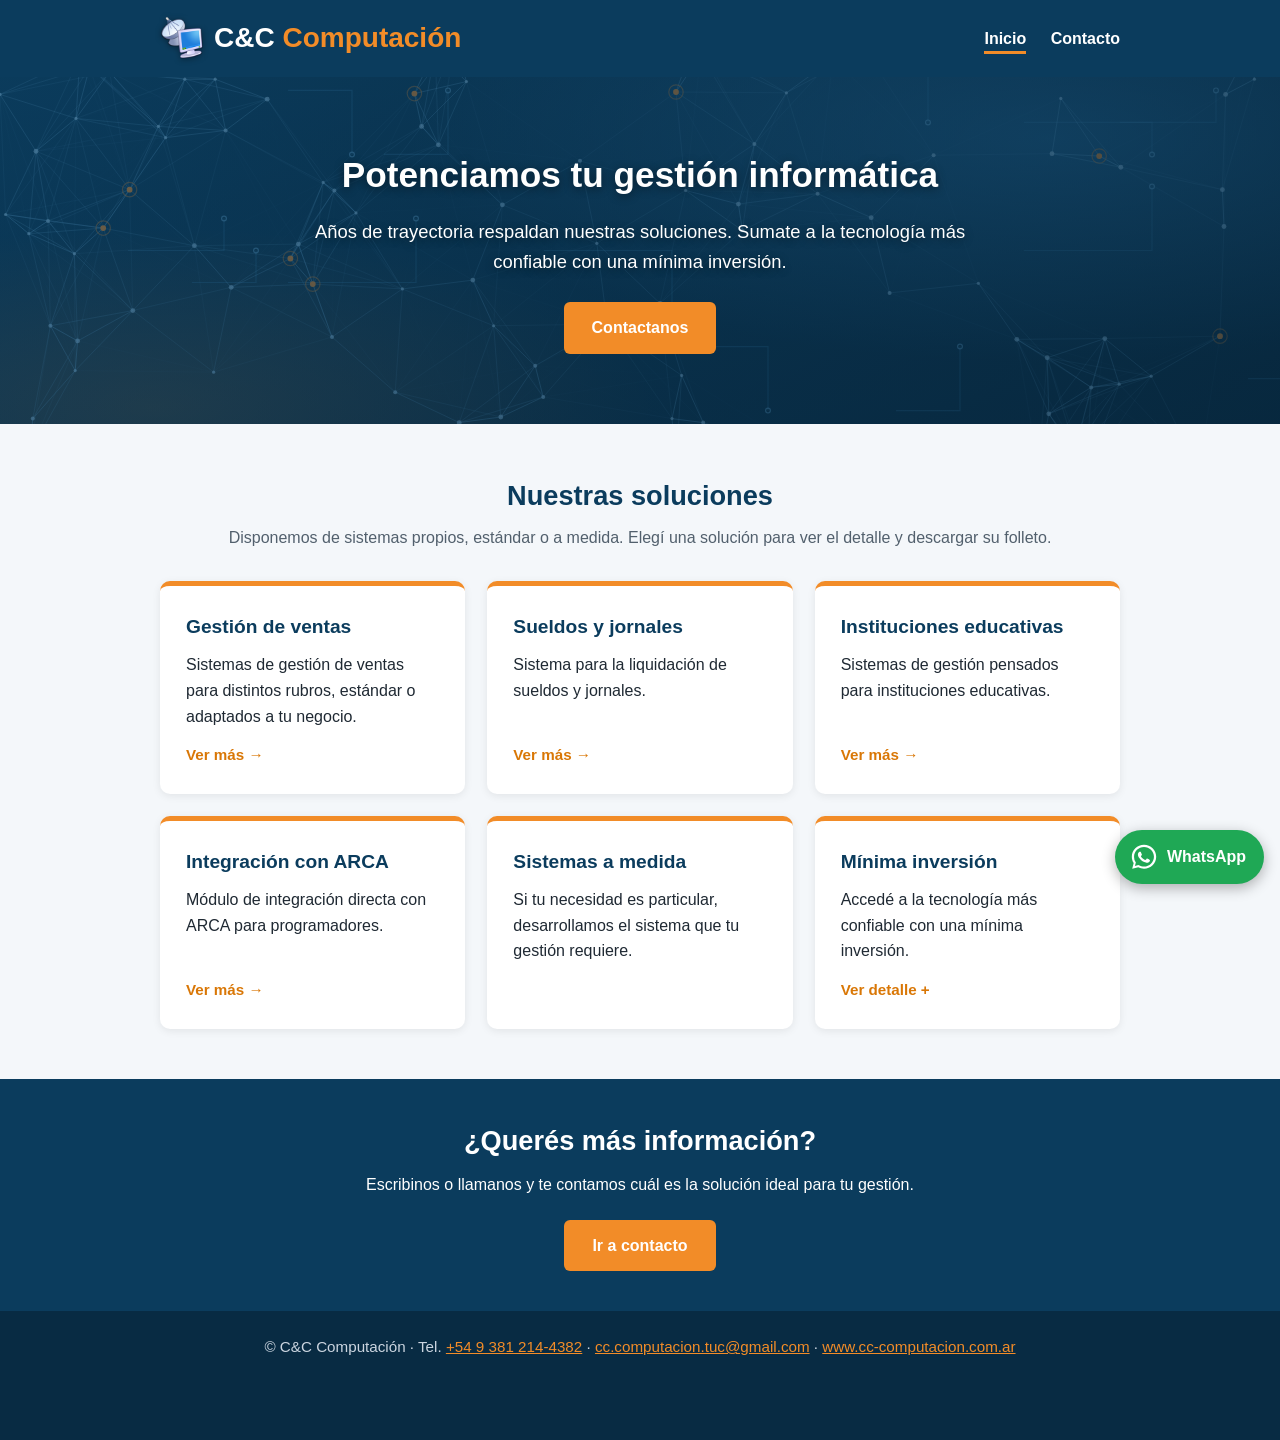
==== commit bb6991ec: "Add files via upload" ====
--- a/index.html
+++ b/index.html
@@ -36,7 +36,7 @@
 
 <div class="portada">
   <h1>Potenciamos tu gestión informática</h1>
-  <p>Años de trayectoria respaldan nuestras soluciones. Sumate a la tecnología más confiable abonando una pequeña cuota mensual accesible.</p>
+  <p>Años de trayectoria respaldan nuestras soluciones. Sumate a la tecnología más confiable con una mínima inversión.</p>
   <a class="boton" href="contacto.html">Contactanos</a>
 </div>
 
@@ -81,15 +81,15 @@
         <p>Si tu necesidad es particular, desarrollamos el sistema que tu gestión requiere.</p>
       </div>
 
-      <!-- Cuota mensual -->
+      <!-- Mínima inversión -->
       <details class="tarjeta">
         <summary>
-          <h3>Cuota mensual accesible</h3>
-          <span class="resumen">Accedé a la tecnología más confiable abonando una pequeña cuota mensual.</span>
+          <h3>Mínima inversión</h3>
+          <span class="resumen">Accedé a la tecnología más confiable con una mínima inversión.</span>
           <span class="mas"></span>
         </summary>
         <div class="detalle">
-          <p>Con una pequeña cuota mensual se instala el sistema en la modalidad actual, donde quedan habilitadas todas las funciones disponibles.</p>
+          <p>Con una mínima inversión se instala el sistema en la modalidad actual, donde quedan habilitadas todas las funciones disponibles.</p>
           <div class="miniaturas">
             <a href="#v-cuota-1"><img src="imagenes/cuota-1.jpg" alt="Notebook con un sistema de gestión y una alcancía: grandes resultados con poca inversión" loading="lazy"></a>
           </div>
